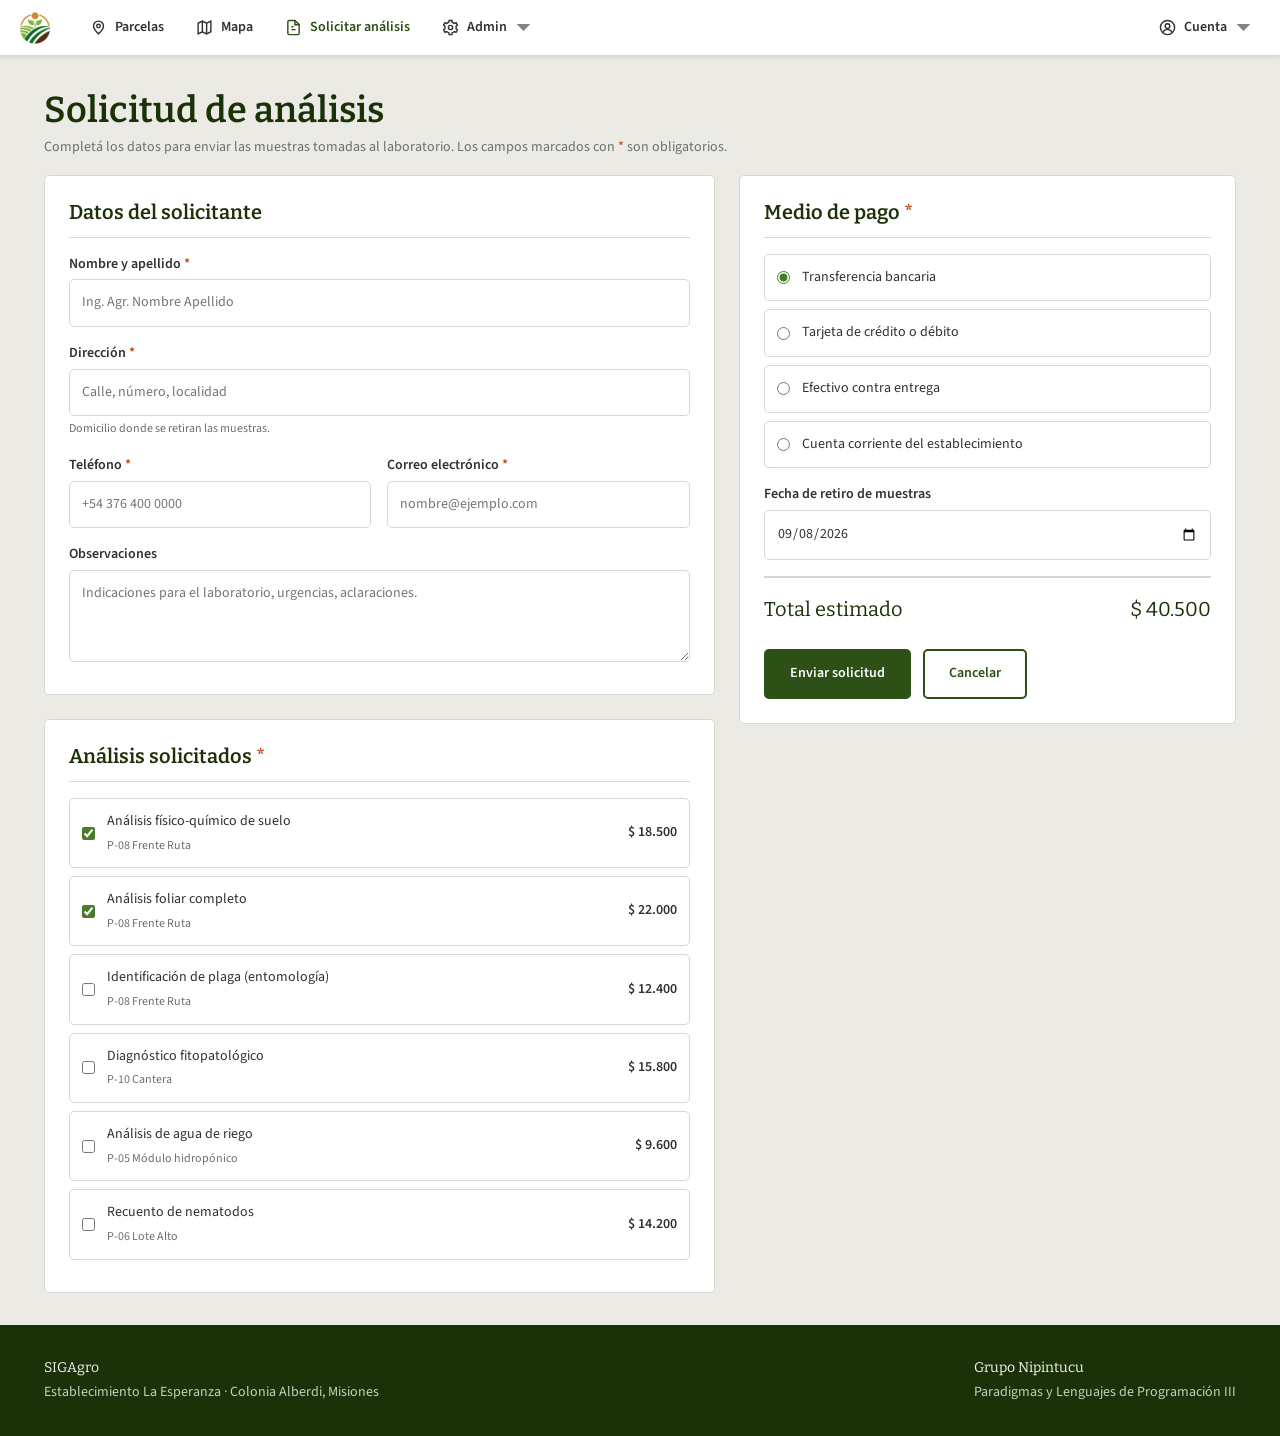
==== comprar.html @ cb6d9b94 "feat: logo, pantalla de analisis y ajustes de navegacion" ====
<!DOCTYPE html>
<html lang="es">
<head>
  <meta charset="UTF-8">
  <meta name="viewport" content="width=device-width, initial-scale=1.0">
  <title>SIGAgro — Solicitar análisis</title>

  <link rel="icon" href="img/logo.jpeg"

  <link rel="preconnect" href="https://fonts.googleapis.com">
  <link rel="preconnect" href="https://fonts.gstatic.com" crossorigin>
  <link href="https://fonts.googleapis.com/css2?family=Bitter:wght@500;600&family=Source+Sans+3:wght@400;600&display=swap" rel="stylesheet">

  <link rel="stylesheet" href="css/base.css">
  <link rel="stylesheet" href="css/paginas.css">
</head>

<body class="pagina">
  <a class="saltar-contenido" href="#contenido">Ir al contenido</a>

  <header class="barra">

    <a class="barra__marca" href="index.html" aria-label="SIGAgro, inicio">
        <img class="barra__isotipo" src="img/logo.jpeg" alt="SIGAgro">
        <circle cx="20" cy="20" r="19" fill="#8fbc5a" stroke="#2d5016" stroke-width="2"/>
        <path d="M8 29 L14 15 L18 23 L22 17 L27 29 Z" fill="#1b3209"/>
        <rect x="8" y="29" width="24" height="3" fill="#2d5016"/>
      </svg>
    </a>

    <nav class="barra__menu" aria-label="Secciones del sistema">

      <a class="barra__link" href="listado_tabla.html">
        <svg viewBox="0 0 24 24" fill="none" stroke="currentColor" stroke-width="2" aria-hidden="true">
          <path d="M12 21s7-6.3 7-11a7 7 0 1 0-14 0c0 4.7 7 11 7 11z"/>
          <circle cx="12" cy="10" r="2.5"/>
        </svg>
        <span>Parcelas</span>
      </a>

      <a class="barra__link" href="index.html">
        <svg viewBox="0 0 24 24" fill="none" stroke="currentColor" stroke-width="2" aria-hidden="true">
          <path d="M3 6l6-3 6 3 6-3v15l-6 3-6-3-6 3z"/>
          <path d="M9 3v15M15 6v15"/>
        </svg>
        <span>Mapa</span>
      </a>

      <a class="barra__link barra__link--activo" href="comprar.html">
        <svg viewBox="0 0 24 24" fill="none" stroke="currentColor" stroke-width="2" aria-hidden="true">
          <path d="M14 2v6h6"/>
          <path d="M14 2H6a2 2 0 0 0-2 2v16a2 2 0 0 0 2 2h12a2 2 0 0 0 2-2V8z"/>
          <path d="M9 15h6M9 11h3"/>
        </svg>
        <span>Solicitar análisis</span>
      </a>

      <div class="desplegable">
        <a class="barra__link" href="#" aria-haspopup="true">
          <svg viewBox="0 0 24 24" fill="none" stroke="currentColor" stroke-width="2" aria-hidden="true">
            <circle cx="12" cy="12" r="3"/>
            <path d="M20 12a8 8 0 0 0-.2-1.7l2-1.6-2-3.4-2.4 1a8 8 0 0 0-3-1.7L14 2h-4l-.4 2.6a8 8 0 0 0-3 1.7l-2.4-1-2 3.4 2 1.6a8 8 0 0 0 0 3.4l-2 1.6 2 3.4 2.4-1a8 8 0 0 0 3 1.7L10 22h4l.4-2.6a8 8 0 0 0 3-1.7l2.4 1 2-3.4-2-1.6c.1-.6.2-1.1.2-1.7z"/>
          </svg>
          <span>Admin</span>
          <svg class="desplegable__flecha" viewBox="0 0 10 10" fill="currentColor" aria-hidden="true">
            <path d="M1 3l4 4 4-4z"/>
          </svg>
        </a>
        <div class="desplegable__lista">
          <a href="#">Establecimientos</a>
          <a href="#">Catálogo de cultivos</a>
          <a href="#">Plagas y enfermedades</a>
          <a href="#">Usuarios</a>
        </div>
      </div>

    </nav>

    <div class="barra__menu barra__menu--derecha">
      <div class="desplegable">
        <a class="barra__link" href="#" aria-haspopup="true">
          <svg viewBox="0 0 24 24" fill="none" stroke="currentColor" stroke-width="2" aria-hidden="true">
            <circle cx="12" cy="12" r="10"/>
            <circle cx="12" cy="10" r="3.2"/>
            <path d="M5.5 19a7 7 0 0 1 13 0"/>
          </svg>
          <span>Cuenta</span>
          <svg class="desplegable__flecha" viewBox="0 0 10 10" fill="currentColor" aria-hidden="true">
            <path d="M1 3l4 4 4-4z"/>
          </svg>
        </a>
        <div class="desplegable__lista desplegable__lista--derecha">
          <a href="#">Mi perfil</a>
          <a href="#">Preferencias</a>
          <a href="#">Cerrar sesión</a>
        </div>
      </div>
    </div>

  </header>

  <main class="contenido" id="contenido">
    <div class="contenedor">

      <h1 class="pagina__titulo">Solicitud de análisis</h1>
      <p class="pagina__bajada">
        Completá los datos para enviar las muestras tomadas al laboratorio.
        Los campos marcados con <span class="requerido">*</span> son obligatorios.
      </p>

      <form class="formulario" action="#" method="post">

        <div>
          <section class="panel">
            <h2 class="panel__titulo">Datos del solicitante</h2>

            <div class="campo">
              <label for="nombre">Nombre y apellido <span class="requerido">*</span></label>
              <input type="text" id="nombre" name="nombre"
                     placeholder="Ing. Agr. Nombre Apellido" required>
            </div>

            <div class="campo">
              <label for="direccion">Dirección <span class="requerido">*</span></label>
              <input type="text" id="direccion" name="direccion"
                     placeholder="Calle, número, localidad" required>
              <small class="campo__ayuda">Domicilio donde se retiran las muestras.</small>
            </div>

            <div class="campos-2">
              <div class="campo">
                <label for="telefono">Teléfono <span class="requerido">*</span></label>
                <input type="tel" id="telefono" name="telefono"
                       placeholder="+54 376 400 0000" required>
              </div>
              <div class="campo">
                <label for="email">Correo electrónico <span class="requerido">*</span></label>
                <input type="email" id="email" name="email"
                       placeholder="nombre@ejemplo.com" required>
              </div>
            </div>

            <div class="campo">
              <label for="observaciones">Observaciones</label>
              <textarea id="observaciones" name="observaciones"
                        placeholder="Indicaciones para el laboratorio, urgencias, aclaraciones."></textarea>
            </div>
          </section>

          <section class="panel">
            <h2 class="panel__titulo">Análisis solicitados <span class="requerido">*</span></h2>
            <label class="opcion">
              <input type="checkbox" name="analisis" value="1" checked>
              <span>Análisis físico-químico de suelo<br><small class="campo__ayuda">P-08 Frente Ruta</small></span>
              <span class="opcion__precio">$ 18.500</span>
            </label>
            <label class="opcion">
              <input type="checkbox" name="analisis" value="2" checked>
              <span>Análisis foliar completo<br><small class="campo__ayuda">P-08 Frente Ruta</small></span>
              <span class="opcion__precio">$ 22.000</span>
            </label>
            <label class="opcion">
              <input type="checkbox" name="analisis" value="3">
              <span>Identificación de plaga (entomología)<br><small class="campo__ayuda">P-08 Frente Ruta</small></span>
              <span class="opcion__precio">$ 12.400</span>
            </label>
            <label class="opcion">
              <input type="checkbox" name="analisis" value="4">
              <span>Diagnóstico fitopatológico<br><small class="campo__ayuda">P-10 Cantera</small></span>
              <span class="opcion__precio">$ 15.800</span>
            </label>
            <label class="opcion">
              <input type="checkbox" name="analisis" value="5">
              <span>Análisis de agua de riego<br><small class="campo__ayuda">P-05 Módulo hidropónico</small></span>
              <span class="opcion__precio">$ 9.600</span>
            </label>
            <label class="opcion">
              <input type="checkbox" name="analisis" value="6">
              <span>Recuento de nematodos<br><small class="campo__ayuda">P-06 Lote Alto</small></span>
              <span class="opcion__precio">$ 14.200</span>
            </label>
          </section>
        </div>

        <div>
          <section class="panel">
            <h2 class="panel__titulo">Medio de pago <span class="requerido">*</span></h2>

            <label class="opcion">
              <input type="radio" name="pago" value="transferencia" checked>
              Transferencia bancaria
            </label>
            <label class="opcion">
              <input type="radio" name="pago" value="tarjeta">
              Tarjeta de crédito o débito
            </label>
            <label class="opcion">
              <input type="radio" name="pago" value="efectivo">
              Efectivo contra entrega
            </label>
            <label class="opcion">
              <input type="radio" name="pago" value="cuenta">
              Cuenta corriente del establecimiento
            </label>

            <div class="campo" style="margin-top:var(--sp-4)">
              <label for="retiro">Fecha de retiro de muestras</label>
              <input type="date" id="retiro" name="retiro" value="2026-09-08">
            </div>

            <div class="total">
              <span>Total estimado</span>
              <span>$ 40.500</span>
            </div>

            <div class="formulario__envio">
              <button class="boton boton--principal" href="comprar.html">Enviar solicitud</button>
              <a class="boton boton--secundario" href="listado_tabla.html">Cancelar</a>
            </div>
          </section>
        </div>

      </form>
    </div>
  </main>

  <footer class="pie">
    <div class="pie__interior">
      <div>
        <p class="pie__titulo">SIGAgro</p>
        <p>Establecimiento La Esperanza · Colonia Alberdi, Misiones</p>
      </div>
      <div>
        <p class="pie__titulo">Grupo Nipintucu</p>
        <p>Paradigmas y Lenguajes de Programación III</p>
      </div>
    </div>
  </footer>

</body>
</html>
---- css/base.css ----
/* ==========================================================================
   SIGAgro — base.css
   Tokens, reset, tipografía y componentes compartidos por todas las páginas.
   NO agregar acá estilos de una sola página: eso va en paginas.css
   ========================================================================== */

/* --- 1. Tokens ---------------------------------------------------------- */

:root {
  /* Paleta */
  --verde-noche:  #1b3209;
  --verde-oscuro: #2d5016;
  --verde-medio:  #4a7c2c;
  --verde-claro:  #8fbc5a;
  --ambar:        #d9a441;
  --alerta:       #c1440e;
  --tierra:       #8b6f47;

  /* Interfaz */
  --blanco:       #ffffff;
  --crema:        #f7f5f0;
  --gris-fondo:   #eceae4;
  --gris-texto:   #2f3330;
  --gris-suave:   #6b706b;
  --gris-borde:   #d5d8d2;

  /* Tipografía */
  --fuente-titulo: "Bitter", Georgia, serif;
  --fuente-texto:  "Source Sans 3", "Segoe UI", system-ui, sans-serif;

  --txt-xs:  0.75rem;
  --txt-sm:  0.875rem;
  --txt-md:  1rem;
  --txt-lg:  1.25rem;
  --txt-xl:  1.75rem;
  --txt-2xl: 2.25rem;

  /* Espaciado */
  --sp-1: 0.25rem;
  --sp-2: 0.5rem;
  --sp-3: 0.75rem;
  --sp-4: 1rem;
  --sp-5: 1.5rem;
  --sp-6: 2rem;
  --sp-7: 3rem;

  /* Varios */
  --radio: 5px;
  --barra-alto: 56px;
  --sombra: 0 1px 5px rgba(0, 0, 0, 0.35);
  --ancho-max: 1240px;
  --borde: 1px solid var(--gris-borde);
}

/* --- 2. Reset ----------------------------------------------------------- */

*,
*::before,
*::after {
  box-sizing: border-box;
}

body,
h1, h2, h3, h4,
p, ul, ol, figure, table, fieldset {
  margin: 0;
  padding: 0;
}

ul {
  list-style: none;
}

img,
svg {
  display: block;
  max-width: 100%;
}

button {
  font: inherit;
  cursor: pointer;
}

/* --- 3. Base ------------------------------------------------------------ */

body {
  font-family: var(--fuente-texto);
  font-size: var(--txt-md);
  line-height: 1.55;
  color: var(--gris-texto);
  background-color: var(--gris-fondo);
  -webkit-font-smoothing: antialiased;
}

h1, h2, h3, h4 {
  font-family: var(--fuente-titulo);
  font-weight: 600;
  line-height: 1.25;
  color: var(--verde-noche);
}

h1 { font-size: var(--txt-xl); }
h2 { font-size: var(--txt-lg); }

a {
  color: var(--verde-oscuro);
  text-underline-offset: 2px;
}

:focus-visible {
  outline: 2px solid var(--verde-medio);
  outline-offset: 2px;
}

/* Pantallas de aplicación: el mapa ocupa todo el alto disponible */
.app {
  height: 100vh;
  display: flex;
  flex-direction: column;
  overflow: hidden;
}

.saltar-contenido {
  position: absolute;
  left: -9999px;
}

.saltar-contenido:focus {
  left: var(--sp-4);
  top: var(--sp-4);
  z-index: 900;
  padding: var(--sp-2) var(--sp-4);
  background: var(--blanco);
  border-radius: var(--radio);
}

/* --- 4. Barra superior -------------------------------------------------- */

.barra {
  position: relative;
  z-index: 500;
  display: flex;
  align-items: center;
  gap: var(--sp-5);
  height: var(--barra-alto);
  padding-inline: var(--sp-4);
  background-color: var(--blanco);
  border-bottom: var(--borde);
  box-shadow: 0 1px 4px rgba(0, 0, 0, 0.12);
}

.barra__marca {
  flex-shrink: 0;
  line-height: 0;
}

.barra__isotipo {
  width: 38px;
  height: 38px;
  object-fit: cover;
  border-radius: 50%;
}

.barra__menu {
  display: flex;
  align-items: center;
  gap: var(--sp-2);
}

.barra__menu--derecha {
  margin-left: auto;
}

.barra__link {
  display: flex;
  align-items: center;
  gap: var(--sp-2);
  padding: var(--sp-2) var(--sp-3);
  border-radius: var(--radio);
  font-size: var(--txt-sm);
  font-weight: 600;
  color: var(--gris-texto);
  text-decoration: none;
  white-space: nowrap;
}

.barra__link:hover {
  background-color: var(--gris-fondo);
  color: var(--verde-oscuro);
}

.barra__link--activo {
  color: var(--verde-oscuro);
}

.barra__link svg {
  width: 17px;
  height: 17px;
  flex-shrink: 0;
}

/* Menú desplegable sin JavaScript */
.desplegable {
  position: relative;
}

.desplegable__lista {
  position: absolute;
  top: calc(100% + 6px);
  left: 0;
  min-width: 190px;
  padding: var(--sp-2);
  background-color: var(--blanco);
  border: var(--borde);
  border-radius: var(--radio);
  box-shadow: var(--sombra);
  visibility: hidden;
  opacity: 0;
}

.desplegable:hover .desplegable__lista,
.desplegable:focus-within .desplegable__lista {
  visibility: visible;
  opacity: 1;
}

.desplegable__lista--derecha {
  left: auto;
  right: 0;
}

.desplegable__lista a {
  display: block;
  padding: var(--sp-2) var(--sp-3);
  border-radius: 3px;
  font-size: var(--txt-sm);
  color: var(--gris-texto);
  text-decoration: none;
}

.desplegable__lista a:hover {
  background-color: var(--gris-fondo);
  color: var(--verde-oscuro);
}

.desplegable__flecha {
  width: 9px;
  height: 9px;
  opacity: 0.6;
}

/* --- 5. Botones --------------------------------------------------------- */

.boton {
  display: inline-block;
  font-size: var(--txt-sm);
  font-weight: 600;
  padding: var(--sp-3) var(--sp-5);
  border: 2px solid transparent;
  border-radius: var(--radio);
  text-decoration: none;
}

.boton--principal {
  background-color: var(--verde-oscuro);
  color: var(--blanco);
}

.boton--principal:hover {
  background-color: var(--verde-medio);
  color: var(--blanco);
}

.boton--secundario {
  background-color: var(--blanco);
  color: var(--verde-oscuro);
  border-color: var(--verde-oscuro);
}

.boton--secundario:hover {
  background-color: var(--verde-oscuro);
  color: var(--blanco);
}

/* --- 6. Etiquetas de estado sanitario ----------------------------------- */
/* El estado de la parcela sale del último muestreo cargado.                 */

.estado {
  display: inline-block;
  font-size: var(--txt-xs);
  font-weight: 600;
  padding: 1px var(--sp-3);
  border-radius: 999px;
  border: 1px solid;
  white-space: nowrap;
}

.estado--1 {
  background-color: #e9f3da;
  border-color: var(--verde-claro);
  color: var(--verde-oscuro);
}

.estado--2 {
  background-color: #fbf1d9;
  border-color: var(--ambar);
  color: #7a5410;
}

.estado--3 {
  background-color: #fae4da;
  border-color: var(--alerta);
  color: var(--alerta);
}

.estado--sin-datos {
  background-color: var(--gris-fondo);
  border-color: var(--gris-borde);
  color: var(--gris-suave);
}

/* --- 7. Pie de página (páginas de contenido, no en el mapa) ------------- */

.pie {
  background-color: var(--verde-noche);
  color: #c7cebc;
  padding-block: var(--sp-6);
  font-size: var(--txt-sm);
}

.pie__interior {
  width: 100%;
  max-width: var(--ancho-max);
  margin-inline: auto;
  padding-inline: var(--sp-5);
  display: flex;
  flex-wrap: wrap;
  gap: var(--sp-5);
  justify-content: space-between;
}

.pie__titulo {
  color: var(--crema);
  font-family: var(--fuente-titulo);
  margin-bottom: var(--sp-1);
}

/* --- 8. Responsive ------------------------------------------------------ */

@media (max-width: 900px) {
  .barra {
    gap: var(--sp-2);
    padding-inline: var(--sp-2);
  }

  .barra__link span {
    display: none;
  }

  .barra__link {
    padding: var(--sp-2);
  }
}
---- css/paginas.css ----
/* ==========================================================================
   SIGAgro — paginas.css
   Estilos propios de cada pantalla. Prefijar las clases con el nombre de la
   sección (mapa__, capas__, tabla__, ficha__) para no pisarse entre integrantes.
   ========================================================================== */

/* ==========================================================================
   PANTALLA DE MAPA (index.html)
   ========================================================================== */

.mapa {
  position: relative;
  flex: 1;
  overflow: hidden;
  background-color: #1d2915;
}

/* Lienzo: hoy es un SVG estático. En la etapa 2 se reemplaza por el
   contenedor de Leaflet sin tocar el resto de la pantalla. */
.mapa__lienzo {
  position: absolute;
  inset: 0;
}

.mapa__lienzo svg {
  width: 100%;
  height: 100%;
}

.mapa__parcela {
  cursor: pointer;
}

.mapa__parcela:hover polygon,
.mapa__parcela:hover rect {
  stroke: #ffffff;
  stroke-width: 3;
}

/* --- Herramientas laterales --------------------------------------------- */

.mapa__herramientas {
  position: absolute;
  top: var(--sp-4);
  left: var(--sp-4);
  z-index: 400;
  display: flex;
  flex-direction: column;
  gap: var(--sp-3);
}

.herramienta {
  display: grid;
  place-items: center;
  width: 42px;
  height: 42px;
  background-color: var(--blanco);
  border: 1px solid rgba(0, 0, 0, 0.2);
  border-radius: var(--radio);
  box-shadow: var(--sombra);
  color: var(--gris-texto);
  text-decoration: none;
}

.herramienta:hover {
  background-color: var(--crema);
  color: var(--verde-oscuro);
}

.herramienta svg {
  width: 21px;
  height: 21px;
}

/* --- Panel de capas ------------------------------------------------------ */

.capas {
  position: absolute;
  top: var(--sp-4);
  right: var(--sp-4);
  z-index: 400;
  width: 232px;
  padding: var(--sp-4);
  background-color: var(--blanco);
  border-radius: var(--radio);
  box-shadow: var(--sombra);
  font-size: var(--txt-sm);
}

.capas__grupo {
  border: none;
}

.capas__grupo + .capas__grupo {
  margin-top: var(--sp-4);
  padding-top: var(--sp-4);
  border-top: var(--borde);
}

.capas__titulo {
  display: block;
  font-family: var(--fuente-titulo);
  font-size: var(--txt-md);
  font-weight: 600;
  color: var(--verde-noche);
  margin-bottom: var(--sp-2);
}

.capas__opcion {
  display: flex;
  align-items: center;
  gap: var(--sp-2);
  padding-block: 3px;
  cursor: pointer;
}

.capas__opcion input {
  accent-color: var(--verde-medio);
  margin: 0;
  flex-shrink: 0;
}

.capas__subgrupo {
  margin-top: var(--sp-2);
  padding-left: var(--sp-5);
  border-left: 2px solid var(--gris-borde);
}

.capas__leyenda {
  margin-top: var(--sp-2);
}

.capas__referencia {
  display: flex;
  align-items: center;
  gap: var(--sp-2);
  padding-block: 3px;
  font-size: var(--txt-xs);
  color: var(--gris-suave);
}

.capas__muestra {
  width: 15px;
  height: 15px;
  border-radius: 2px;
  border: 2px solid;
  flex-shrink: 0;
}

.capas__muestra--1 { background-color: #dcefc4; border-color: var(--verde-claro); }
.capas__muestra--2 { background-color: #f7e6bd; border-color: var(--ambar); }
.capas__muestra--3 { background-color: #f4d5c6; border-color: var(--alerta); }
.capas__muestra--0 { background-color: #e4e6e1; border-color: var(--gris-suave); }

/* --- Control de zoom ----------------------------------------------------- */

.mapa__zoom {
  position: absolute;
  right: var(--sp-4);
  bottom: var(--sp-6);
  z-index: 400;
  display: flex;
  flex-direction: column;
  background-color: var(--blanco);
  border: 1px solid rgba(0, 0, 0, 0.2);
  border-radius: var(--radio);
  box-shadow: var(--sombra);
  overflow: hidden;
}

.mapa__zoom button {
  width: 34px;
  height: 34px;
  background: none;
  border: none;
  font-size: 19px;
  line-height: 1;
  color: var(--gris-texto);
}

.mapa__zoom button:first-child {
  border-bottom: var(--borde);
}

.mapa__zoom button:hover {
  background-color: var(--crema);
}

/* --- Escala y crédito ---------------------------------------------------- */

.mapa__pie {
  position: absolute;
  right: 0;
  bottom: 0;
  z-index: 400;
  padding: 2px var(--sp-2);
  background-color: rgba(255, 255, 255, 0.85);
  border-top-left-radius: 3px;
  font-size: 10px;
  color: var(--gris-suave);
}

.mapa__escala {
  position: absolute;
  left: var(--sp-4);
  bottom: var(--sp-4);
  z-index: 400;
  padding: 2px var(--sp-2);
  background-color: rgba(255, 255, 255, 0.85);
  border: 1px solid rgba(0, 0, 0, 0.25);
  border-top: none;
  font-size: 10px;
  color: var(--gris-texto);
}

/* --- Ficha rápida de la parcela seleccionada ----------------------------- */

.resumen-parcela {
  position: absolute;
  left: var(--sp-4);
  bottom: var(--sp-7);
  z-index: 400;
  width: 268px;
  padding: var(--sp-4);
  background-color: var(--blanco);
  border-radius: var(--radio);
  box-shadow: var(--sombra);
}

.resumen-parcela__encabezado {
  display: flex;
  align-items: baseline;
  justify-content: space-between;
  gap: var(--sp-2);
  margin-bottom: var(--sp-3);
}

.resumen-parcela__nombre {
  font-family: var(--fuente-titulo);
  font-size: var(--txt-md);
  font-weight: 600;
  color: var(--verde-noche);
}

.resumen-parcela__datos {
  font-size: var(--txt-sm);
}

.resumen-parcela__datos div {
  display: flex;
  justify-content: space-between;
  gap: var(--sp-3);
  padding-block: 2px;
}

.resumen-parcela__datos dt {
  color: var(--gris-suave);
}

.resumen-parcela__datos dd {
  margin: 0;
  font-weight: 600;
  text-align: right;
}

.resumen-parcela__pie {
  display: block;
  margin-top: var(--sp-3);
  padding-top: var(--sp-3);
  border-top: var(--borde);
  font-size: var(--txt-sm);
  font-weight: 600;
  color: var(--verde-oscuro);
  text-decoration: none;
}

.resumen-parcela__pie:hover {
  text-decoration: underline;
}

/* --- Responsive ---------------------------------------------------------- */

@media (max-width: 820px) {
  .capas {
    width: 196px;
    padding: var(--sp-3);
    font-size: var(--txt-xs);
  }

  .resumen-parcela {
    display: none;
  }

  .herramienta {
    width: 38px;
    height: 38px;
  }
}


/* ==========================================================================
   PÁGINAS DE CONTENIDO (listados, ficha y formulario)
   ========================================================================== */

.pagina {
  min-height: 100vh;
  display: flex;
  flex-direction: column;
}

.contenido {
  flex: 1;
}

.contenedor {
  width: 100%;
  max-width: var(--ancho-max);
  margin-inline: auto;
  padding: var(--sp-6) var(--sp-5);
}

.pagina__titulo {
  font-size: var(--txt-2xl);
  margin-bottom: var(--sp-1);
}

.pagina__bajada {
  color: var(--gris-suave);
  font-size: var(--txt-sm);
  margin-bottom: var(--sp-4);
}

.pagina__barra {
  display: flex;
  align-items: center;
  justify-content: space-between;
  flex-wrap: wrap;
  gap: var(--sp-3);
  margin-bottom: var(--sp-4);
}

.pagina__conteo {
  font-size: var(--txt-sm);
  color: var(--gris-suave);
}

.pagina__conteo strong {
  color: var(--gris-texto);
}

.pagina__herramientas {
  display: flex;
  align-items: center;
  gap: var(--sp-2);
}

/* Conmutador entre vista de tabla y vista de tarjetas */
.vistas {
  display: flex;
  border: var(--borde);
  border-radius: var(--radio);
  overflow: hidden;
  background-color: var(--blanco);
}

.vistas a {
  display: flex;
  align-items: center;
  gap: var(--sp-2);
  padding: var(--sp-2) var(--sp-3);
  font-size: var(--txt-sm);
  font-weight: 600;
  color: var(--gris-suave);
  text-decoration: none;
}

.vistas a + a {
  border-left: var(--borde);
}

.vistas a:hover {
  background-color: var(--gris-fondo);
}

.vistas .vistas--activa {
  background-color: var(--verde-oscuro);
  color: var(--blanco);
}

.vistas svg {
  width: 15px;
  height: 15px;
}

.boton--chico {
  display: inline-flex;
  align-items: center;
  gap: var(--sp-2);
  padding: var(--sp-2) var(--sp-4);
}

.boton--chico svg {
  width: 15px;
  height: 15px;
}

/* --- Grilla de datos ----------------------------------------------------- */

.grilla-scroll {
  overflow-x: auto;
  background-color: var(--blanco);
  border: var(--borde);
  border-radius: var(--radio);
}

.grilla {
  width: 100%;
  border-collapse: collapse;
  font-size: var(--txt-sm);
}

.grilla th,
.grilla td {
  padding: var(--sp-3);
  border: 1px solid var(--gris-borde);
  text-align: left;
  vertical-align: middle;
}

.grilla thead th {
  font-weight: 600;
  white-space: nowrap;
  background-color: var(--blanco);
}

.grilla__orden {
  display: inline-flex;
  align-items: center;
  gap: 4px;
  color: var(--gris-texto);
  text-decoration: underline;
}

.grilla__orden svg {
  width: 12px;
  height: 12px;
  opacity: 0.65;
}

.grilla__filtros input,
.grilla__filtros select {
  width: 100%;
  min-width: 78px;
  padding: 5px var(--sp-2);
  font: inherit;
  font-size: var(--txt-sm);
  color: var(--gris-texto);
  background-color: var(--blanco);
  border: 1px solid var(--gris-borde);
  border-radius: 3px;
}

.grilla__filtros th {
  padding: var(--sp-2);
}

.grilla tbody tr:nth-child(odd) {
  background-color: #f6f6f3;
}

.grilla tbody tr:hover {
  background-color: #edf3e3;
}

.grilla__num {
  width: 42px;
  text-align: center;
  color: var(--gris-suave);
}

.grilla__numero {
  text-align: right;
  font-variant-numeric: tabular-nums;
}

.grilla__parcela {
  font-weight: 600;
  color: var(--verde-oscuro);
  text-decoration: none;
}

.grilla__parcela:hover {
  text-decoration: underline;
}

.grilla__accion {
  display: inline-grid;
  place-items: center;
  width: 28px;
  height: 28px;
  border-radius: 3px;
  color: var(--verde-medio);
}

.grilla__accion:hover {
  background-color: var(--gris-fondo);
}

.grilla__accion svg {
  width: 16px;
  height: 16px;
}

.grilla__inactiva td {
  color: var(--gris-suave);
}

/* Interruptor de activo/inactivo, sin JavaScript */
.interruptor {
  position: relative;
  display: inline-block;
  width: 38px;
  height: 20px;
  vertical-align: middle;
}

.interruptor input {
  position: absolute;
  opacity: 0;
  width: 100%;
  height: 100%;
  margin: 0;
  cursor: pointer;
}

.interruptor span {
  position: absolute;
  inset: 0;
  background-color: var(--gris-borde);
  border-radius: 999px;
  pointer-events: none;
}

.interruptor span::before {
  content: "";
  position: absolute;
  top: 2px;
  left: 2px;
  width: 16px;
  height: 16px;
  background-color: var(--blanco);
  border-radius: 50%;
}

.interruptor input:checked + span {
  background-color: var(--verde-medio);
}

.interruptor input:checked + span::before {
  left: 20px;
}

.interruptor input:focus-visible + span {
  outline: 2px solid var(--verde-medio);
  outline-offset: 2px;
}

/* --- Vista de tarjetas --------------------------------------------------- */

.tarjetas {
  display: grid;
  grid-template-columns: repeat(auto-fill, minmax(255px, 1fr));
  gap: var(--sp-4);
}

.tarjeta {
  display: flex;
  flex-direction: column;
  background-color: var(--blanco);
  border: var(--borde);
  border-radius: var(--radio);
  overflow: hidden;
  color: inherit;
  text-decoration: none;
}

.tarjeta:hover {
  border-color: var(--verde-medio);
  box-shadow: 0 2px 8px rgba(0, 0, 0, 0.1);
}

.tarjeta__vista {
  aspect-ratio: 16 / 9;
  background-color: #243016;
}

.tarjeta__vista svg {
  width: 100%;
  height: 100%;
}

.tarjeta__cuerpo {
  flex: 1;
  padding: var(--sp-4);
}

.tarjeta__encabezado {
  display: flex;
  align-items: flex-start;
  justify-content: space-between;
  gap: var(--sp-2);
}

.tarjeta__nombre {
  font-family: var(--fuente-titulo);
  font-size: var(--txt-md);
  font-weight: 600;
  color: var(--verde-noche);
}

.tarjeta__cultivo {
  font-size: var(--txt-sm);
  color: var(--gris-suave);
  margin-bottom: var(--sp-3);
}

.tarjeta__datos {
  display: grid;
  grid-template-columns: 1fr 1fr;
  gap: var(--sp-2) var(--sp-3);
  padding-top: var(--sp-3);
  border-top: var(--borde);
  font-size: var(--txt-sm);
}

.tarjeta__dato span {
  display: block;
  font-size: var(--txt-xs);
  color: var(--gris-suave);
}

.tarjeta__dato strong {
  font-weight: 600;
}

.tarjeta--inactiva {
  opacity: 0.62;
}

/* --- Ficha de parcela ---------------------------------------------------- */

.ficha {
  display: grid;
  grid-template-columns: minmax(0, 1.1fr) minmax(0, 1fr);
  gap: var(--sp-5);
  align-items: start;
}

.panel {
  background-color: var(--blanco);
  border: var(--borde);
  border-radius: var(--radio);
  padding: var(--sp-5);
}

.panel + .panel {
  margin-top: var(--sp-5);
}

.panel__titulo {
  font-size: var(--txt-lg);
  margin-bottom: var(--sp-4);
  padding-bottom: var(--sp-3);
  border-bottom: var(--borde);
}

.datos {
  font-size: var(--txt-sm);
}

.datos div {
  display: flex;
  justify-content: space-between;
  gap: var(--sp-4);
  padding-block: var(--sp-2);
  border-bottom: 1px dotted var(--gris-borde);
}

.datos div:last-child {
  border-bottom: none;
}

.datos dt {
  color: var(--gris-suave);
}

.datos dd {
  margin: 0;
  font-weight: 600;
  text-align: right;
}

.miniatura {
  border-radius: var(--radio);
  overflow: hidden;
  background-color: #243016;
  margin-bottom: var(--sp-3);
}

.miniatura svg {
  width: 100%;
  height: auto;
}

.galeria {
  display: grid;
  grid-template-columns: repeat(3, 1fr);
  gap: var(--sp-2);
}

.galeria figure {
  aspect-ratio: 1;
  display: grid;
  place-items: center;
  background-color: var(--gris-fondo);
  border: 1px dashed var(--gris-borde);
  border-radius: 3px;
  font-size: var(--txt-xs);
  color: var(--gris-suave);
  text-align: center;
  padding: var(--sp-2);
}

.encabezado-ficha {
  display: flex;
  align-items: center;
  flex-wrap: wrap;
  gap: var(--sp-3);
  margin-bottom: var(--sp-2);
}

.migas {
  font-size: var(--txt-sm);
  color: var(--gris-suave);
  margin-bottom: var(--sp-3);
}

.migas a {
  color: var(--gris-suave);
}

/* --- Formulario ---------------------------------------------------------- */

.formulario {
  display: grid;
  grid-template-columns: minmax(0, 1.35fr) minmax(0, 1fr);
  gap: var(--sp-5);
  align-items: start;
}

.campo {
  margin-bottom: var(--sp-4);
}

.campo:last-child {
  margin-bottom: 0;
}

.campo label {
  display: block;
  font-size: var(--txt-sm);
  font-weight: 600;
  margin-bottom: var(--sp-1);
}

.campo input,
.campo select,
.campo textarea {
  width: 100%;
  padding: var(--sp-3);
  font: inherit;
  font-size: var(--txt-sm);
  color: var(--gris-texto);
  background-color: var(--blanco);
  border: 1px solid var(--gris-borde);
  border-radius: var(--radio);
}

.campo textarea {
  min-height: 92px;
  resize: vertical;
}

.campo input:focus,
.campo select:focus,
.campo textarea:focus {
  border-color: var(--verde-medio);
}

.campo__ayuda {
  display: block;
  margin-top: var(--sp-1);
  font-size: var(--txt-xs);
  color: var(--gris-suave);
}

.campos-2 {
  display: grid;
  grid-template-columns: 1fr 1fr;
  gap: var(--sp-4);
}

.requerido {
  color: var(--alerta);
}

.opcion {
  display: flex;
  align-items: center;
  gap: var(--sp-3);
  padding: var(--sp-3);
  border: var(--borde);
  border-radius: var(--radio);
  margin-bottom: var(--sp-2);
  font-size: var(--txt-sm);
  cursor: pointer;
}

.opcion:hover {
  border-color: var(--verde-medio);
  background-color: #f6f9f1;
}

.opcion input {
  accent-color: var(--verde-medio);
  flex-shrink: 0;
  margin: 0;
}

.opcion__precio {
  margin-left: auto;
  font-weight: 600;
  font-variant-numeric: tabular-nums;
}

.total {
  display: flex;
  justify-content: space-between;
  align-items: baseline;
  gap: var(--sp-3);
  margin-top: var(--sp-4);
  padding-top: var(--sp-4);
  border-top: 2px solid var(--gris-borde);
  font-family: var(--fuente-titulo);
  font-size: var(--txt-lg);
  color: var(--verde-noche);
}

.formulario__envio {
  margin-top: var(--sp-5);
  display: flex;
  flex-wrap: wrap;
  gap: var(--sp-3);
  align-items: center;
}

/* --- Responsive ---------------------------------------------------------- */

@media (max-width: 900px) {
  .ficha,
  .formulario {
    grid-template-columns: 1fr;
  }

  .contenedor {
    padding: var(--sp-5) var(--sp-4);
  }

  .campos-2 {
    grid-template-columns: 1fr;
  }
}
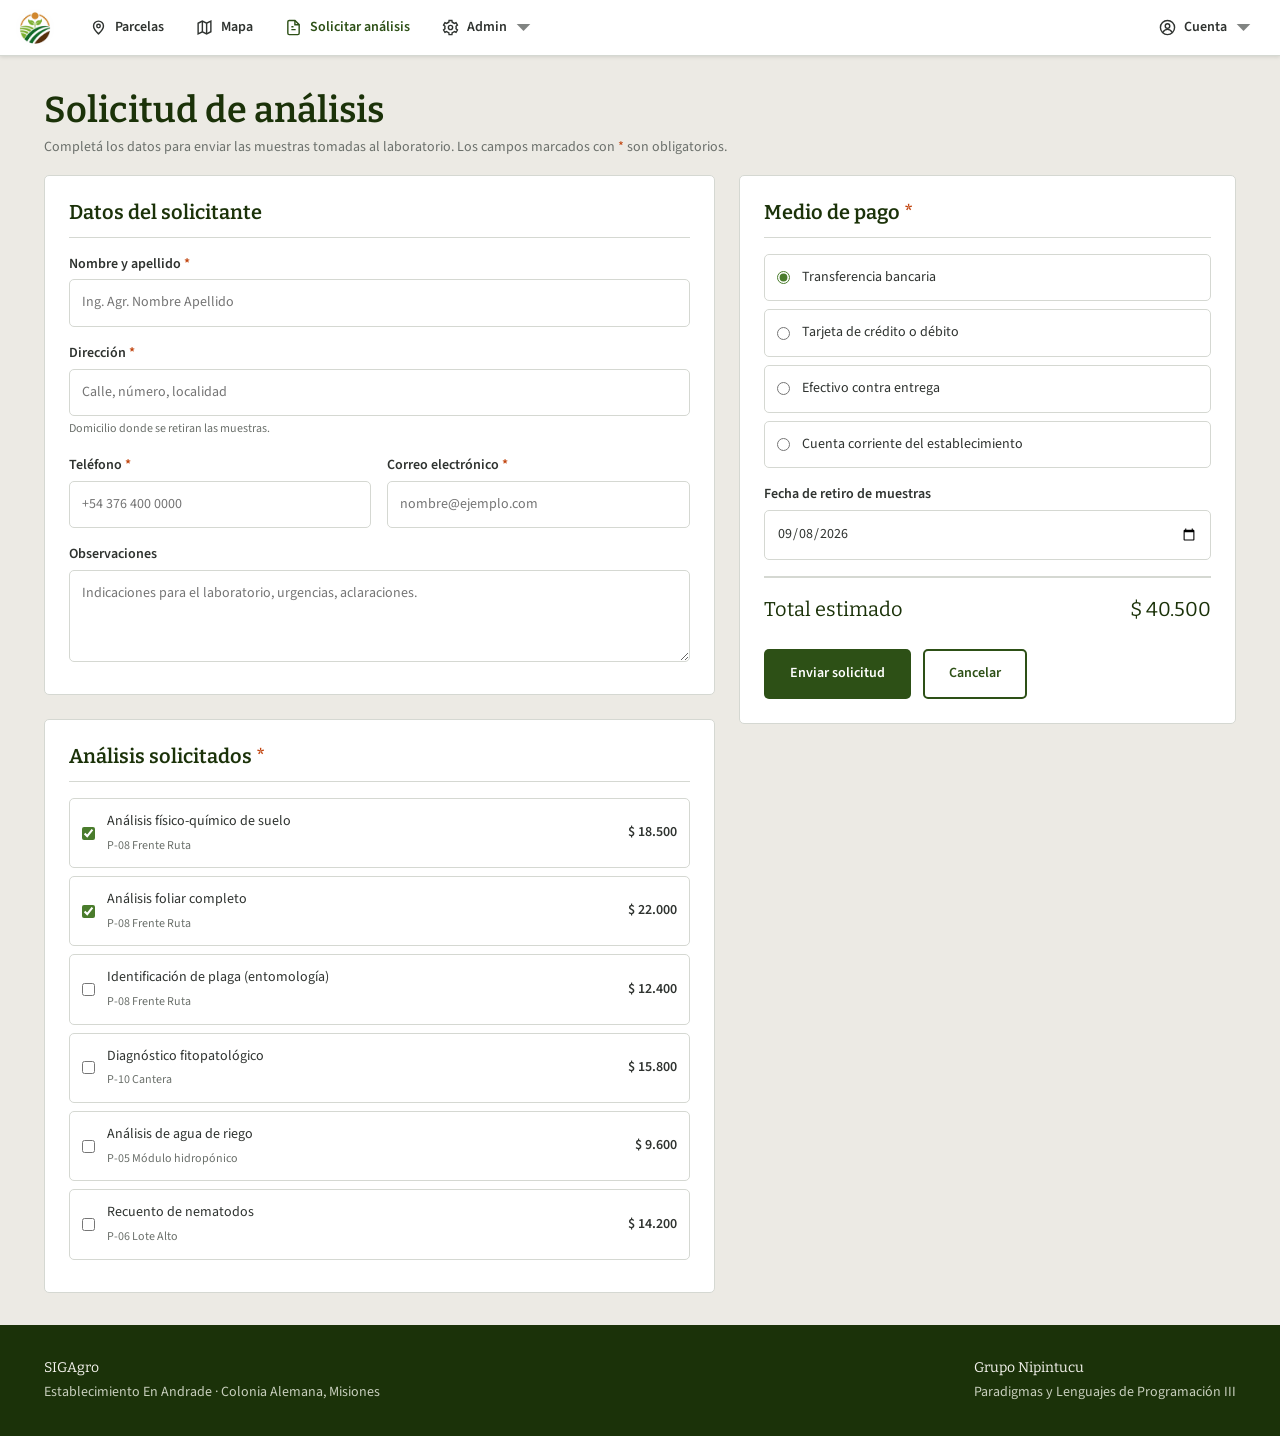
==== commit ce671b3b: "arreglo de errores en Html" ====
--- a/comprar.html
+++ b/comprar.html
@@ -5,7 +5,7 @@
   <meta name="viewport" content="width=device-width, initial-scale=1.0">
   <title>SIGAgro — Solicitar análisis</title>
 
-  <link rel="icon" href="img/logo.jpeg"
+  <link rel="icon" href="img/logo.jpeg">
 
   <link rel="preconnect" href="https://fonts.googleapis.com">
   <link rel="preconnect" href="https://fonts.gstatic.com" crossorigin>
@@ -21,11 +21,7 @@
   <header class="barra">
 
     <a class="barra__marca" href="index.html" aria-label="SIGAgro, inicio">
-        <img class="barra__isotipo" src="img/logo.jpeg" alt="SIGAgro">
-        <circle cx="20" cy="20" r="19" fill="#8fbc5a" stroke="#2d5016" stroke-width="2"/>
-        <path d="M8 29 L14 15 L18 23 L22 17 L27 29 Z" fill="#1b3209"/>
-        <rect x="8" y="29" width="24" height="3" fill="#2d5016"/>
-      </svg>
+      <img class="barra__isotipo" src="img/logo.jpeg" alt="SIGAgro">
     </a>
 
     <nav class="barra__menu" aria-label="Secciones del sistema">
@@ -108,7 +104,7 @@
         Los campos marcados con <span class="requerido">*</span> son obligatorios.
       </p>
 
-      <form class="formulario" action="#" method="post">
+      <form class="formulario" action="listado_tabla.html" method="get">
 
         <div>
           <section class="panel">
@@ -214,7 +210,7 @@
             </div>
 
             <div class="formulario__envio">
-              <button class="boton boton--principal" href="comprar.html">Enviar solicitud</button>
+              <button class="boton boton--principal" type="submit">Enviar solicitud</button>
               <a class="boton boton--secundario" href="listado_tabla.html">Cancelar</a>
             </div>
           </section>
@@ -228,7 +224,7 @@
     <div class="pie__interior">
       <div>
         <p class="pie__titulo">SIGAgro</p>
-        <p>Establecimiento La Esperanza · Colonia Alberdi, Misiones</p>
+        <p>Establecimiento En Andrade · Colonia Alemana, Misiones</p>
       </div>
       <div>
         <p class="pie__titulo">Grupo Nipintucu</p>
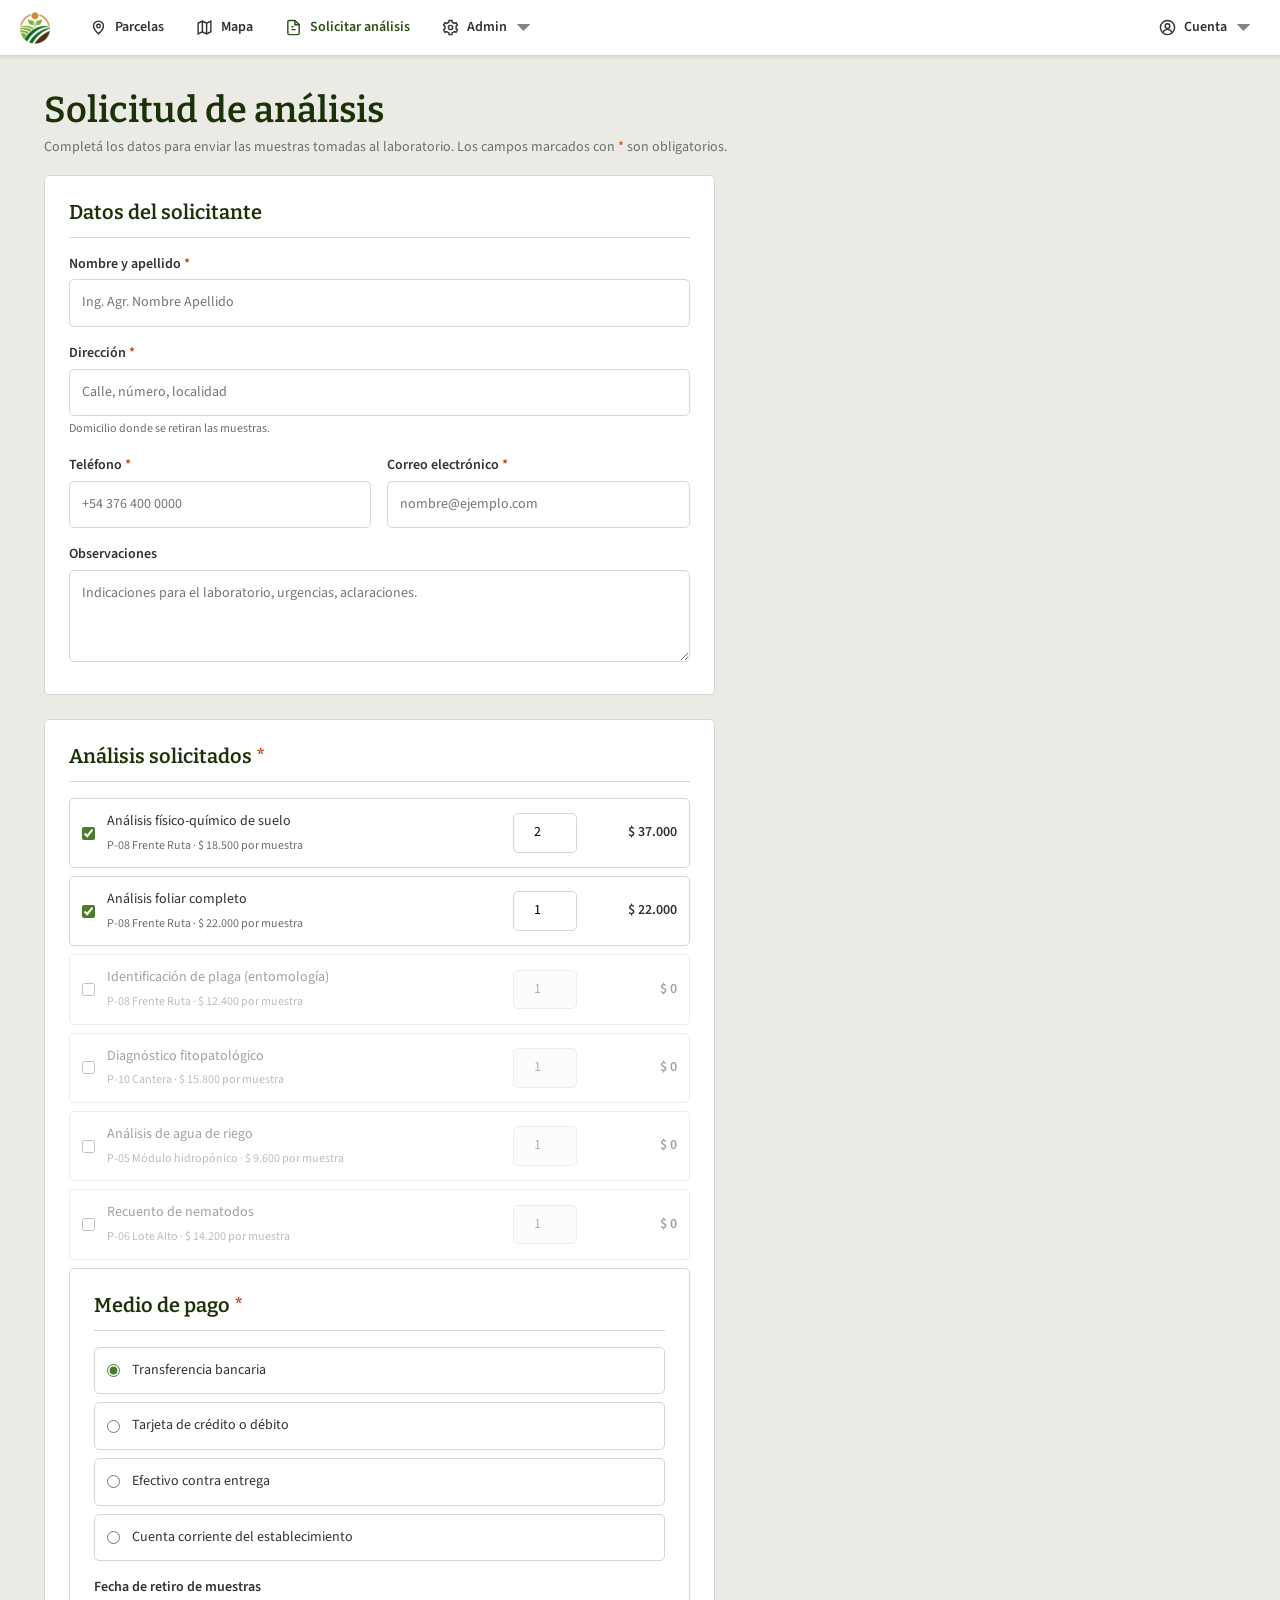
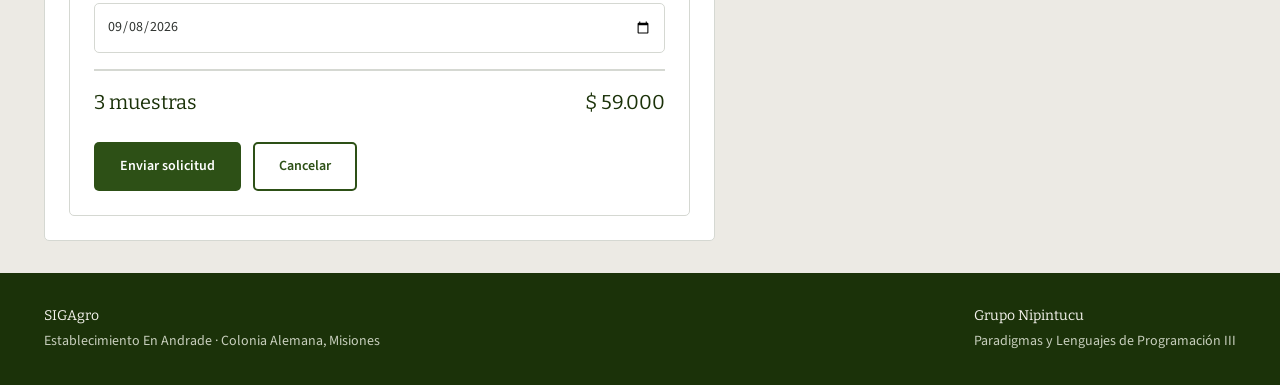
==== commit 33a3b229: "js de compra" ====
--- a/comprar.html
+++ b/comprar.html
@@ -144,39 +144,73 @@
           </section>
 
           <section class="panel">
-            <h2 class="panel__titulo">Análisis solicitados <span class="requerido">*</span></h2>
-            <label class="opcion">
-              <input type="checkbox" name="analisis" value="1" checked>
-              <span>Análisis físico-químico de suelo<br><small class="campo__ayuda">P-08 Frente Ruta</small></span>
-              <span class="opcion__precio">$ 18.500</span>
-            </label>
-            <label class="opcion">
-              <input type="checkbox" name="analisis" value="2" checked>
-              <span>Análisis foliar completo<br><small class="campo__ayuda">P-08 Frente Ruta</small></span>
-              <span class="opcion__precio">$ 22.000</span>
-            </label>
-            <label class="opcion">
-              <input type="checkbox" name="analisis" value="3">
-              <span>Identificación de plaga (entomología)<br><small class="campo__ayuda">P-08 Frente Ruta</small></span>
-              <span class="opcion__precio">$ 12.400</span>
-            </label>
-            <label class="opcion">
-              <input type="checkbox" name="analisis" value="4">
-              <span>Diagnóstico fitopatológico<br><small class="campo__ayuda">P-10 Cantera</small></span>
-              <span class="opcion__precio">$ 15.800</span>
-            </label>
-            <label class="opcion">
-              <input type="checkbox" name="analisis" value="5">
-              <span>Análisis de agua de riego<br><small class="campo__ayuda">P-05 Módulo hidropónico</small></span>
-              <span class="opcion__precio">$ 9.600</span>
-            </label>
-            <label class="opcion">
-              <input type="checkbox" name="analisis" value="6">
-              <span>Recuento de nematodos<br><small class="campo__ayuda">P-06 Lote Alto</small></span>
-              <span class="opcion__precio">$ 14.200</span>
-            </label>
-          </section>
-        </div>
+                        <h2 class="panel__titulo">Análisis solicitados <span class="requerido">*</span></h2>
+
+            <div class="opcion opcion--analisis">
+              <input type="checkbox" id="a1" name="analisis" value="1" data-precio="18500" checked>
+              <label class="opcion__texto" for="a1">
+                Análisis físico-químico de suelo
+                <small class="campo__ayuda">P-08 Frente Ruta · $ 18.500 por muestra</small>
+              </label>
+              <input type="number" class="opcion__cantidad" value="2" min="0" max="99"
+                     aria-label="Cantidad de muestras de análisis de suelo">
+              <span class="opcion__subtotal">$ 0</span>
+            </div>
+
+            <div class="opcion opcion--analisis">
+              <input type="checkbox" id="a2" name="analisis" value="2" data-precio="22000" checked>
+              <label class="opcion__texto" for="a2">
+                Análisis foliar completo
+                <small class="campo__ayuda">P-08 Frente Ruta · $ 22.000 por muestra</small>
+              </label>
+              <input type="number" class="opcion__cantidad" value="1" min="0" max="99"
+                     aria-label="Cantidad de muestras de análisis foliar">
+              <span class="opcion__subtotal">$ 0</span>
+            </div>
+
+            <div class="opcion opcion--analisis">
+              <input type="checkbox" id="a3" name="analisis" value="3" data-precio="12400">
+              <label class="opcion__texto" for="a3">
+                Identificación de plaga (entomología)
+                <small class="campo__ayuda">P-08 Frente Ruta · $ 12.400 por muestra</small>
+              </label>
+              <input type="number" class="opcion__cantidad" value="1" min="0" max="99"
+                     aria-label="Cantidad de muestras de identificación de plaga">
+              <span class="opcion__subtotal">$ 0</span>
+            </div>
+
+            <div class="opcion opcion--analisis">
+              <input type="checkbox" id="a4" name="analisis" value="4" data-precio="15800">
+              <label class="opcion__texto" for="a4">
+                Diagnóstico fitopatológico
+                <small class="campo__ayuda">P-10 Cantera · $ 15.800 por muestra</small>
+              </label>
+              <input type="number" class="opcion__cantidad" value="1" min="0" max="99"
+                     aria-label="Cantidad de muestras de diagnóstico fitopatológico">
+              <span class="opcion__subtotal">$ 0</span>
+            </div>
+
+            <div class="opcion opcion--analisis">
+              <input type="checkbox" id="a5" name="analisis" value="5" data-precio="9600">
+              <label class="opcion__texto" for="a5">
+                Análisis de agua de riego
+                <small class="campo__ayuda">P-05 Módulo hidropónico · $ 9.600 por muestra</small>
+              </label>
+              <input type="number" class="opcion__cantidad" value="1" min="0" max="99"
+                     aria-label="Cantidad de muestras de agua de riego">
+              <span class="opcion__subtotal">$ 0</span>
+            </div>
+
+            <div class="opcion opcion--analisis">
+              <input type="checkbox" id="a6" name="analisis" value="6" data-precio="14200">
+              <label class="opcion__texto" for="a6">
+                Recuento de nematodos
+                <small class="campo__ayuda">P-06 Lote Alto · $ 14.200 por muestra</small>
+              </label>
+              <input type="number" class="opcion__cantidad" value="1" min="0" max="99"
+                     aria-label="Cantidad de muestras de recuento de nematodos">
+              <span class="opcion__subtotal">$ 0</span>
+            </div>
 
         <div>
           <section class="panel">
@@ -205,8 +239,8 @@
             </div>
 
             <div class="total">
-              <span>Total estimado</span>
-              <span>$ 40.500</span>
+              <span id="cantidad">0 muestras</span>
+              <span id="total">$ 0</span>
             </div>
 
             <div class="formulario__envio">
@@ -232,6 +266,7 @@
       </div>
     </div>
   </footer>
-
+ 
+  <script src="js/total.js"></script>
 </body>
 </html>
--- a/css/paginas.css
+++ b/css/paginas.css
@@ -869,7 +869,7 @@
 @media (max-width: 900px) {
   .ficha,
   .formulario {
-    grid-template-columns: 1fr;
+    grid-template-columns: minmax(0, 1fr);
   }
 
   .contenedor {
@@ -879,4 +879,46 @@
   .campos-2 {
     grid-template-columns: 1fr;
   }
+}
+
+@media (max-width: 560px) {
+    .galeria {
+        grid-template-columns: repeat(2, 1fr);
+    }
+}
+
+/*--Analisis con cantidad---------*/
+
+.opcion--analisis {
+    display: flex;
+    align-items: center;
+    gap: var(--sp-3);
+}
+
+.opcion__texto {
+    flex: 1;
+    cursor: pointer;
+    margin-bottom: 0;
+    font-weight: 400;
+}
+
+.opcion__cantidad {
+    width: 64px;
+    padding: var(--sp-2);
+    font: inherit;
+    font-size: var(--txt-sm);
+    text-align: center;
+    border: 1px solid var(--gris-borde);
+    border-radius: var(--radio);
+}
+
+.opcion__subtotal { 
+    min-width:88px;
+    text-align: right;
+    font-weight: 600;
+    font-variant-numeric: tabular-nums;
+}
+
+.opcion--apagada {
+    opacity: 0.45;
 }
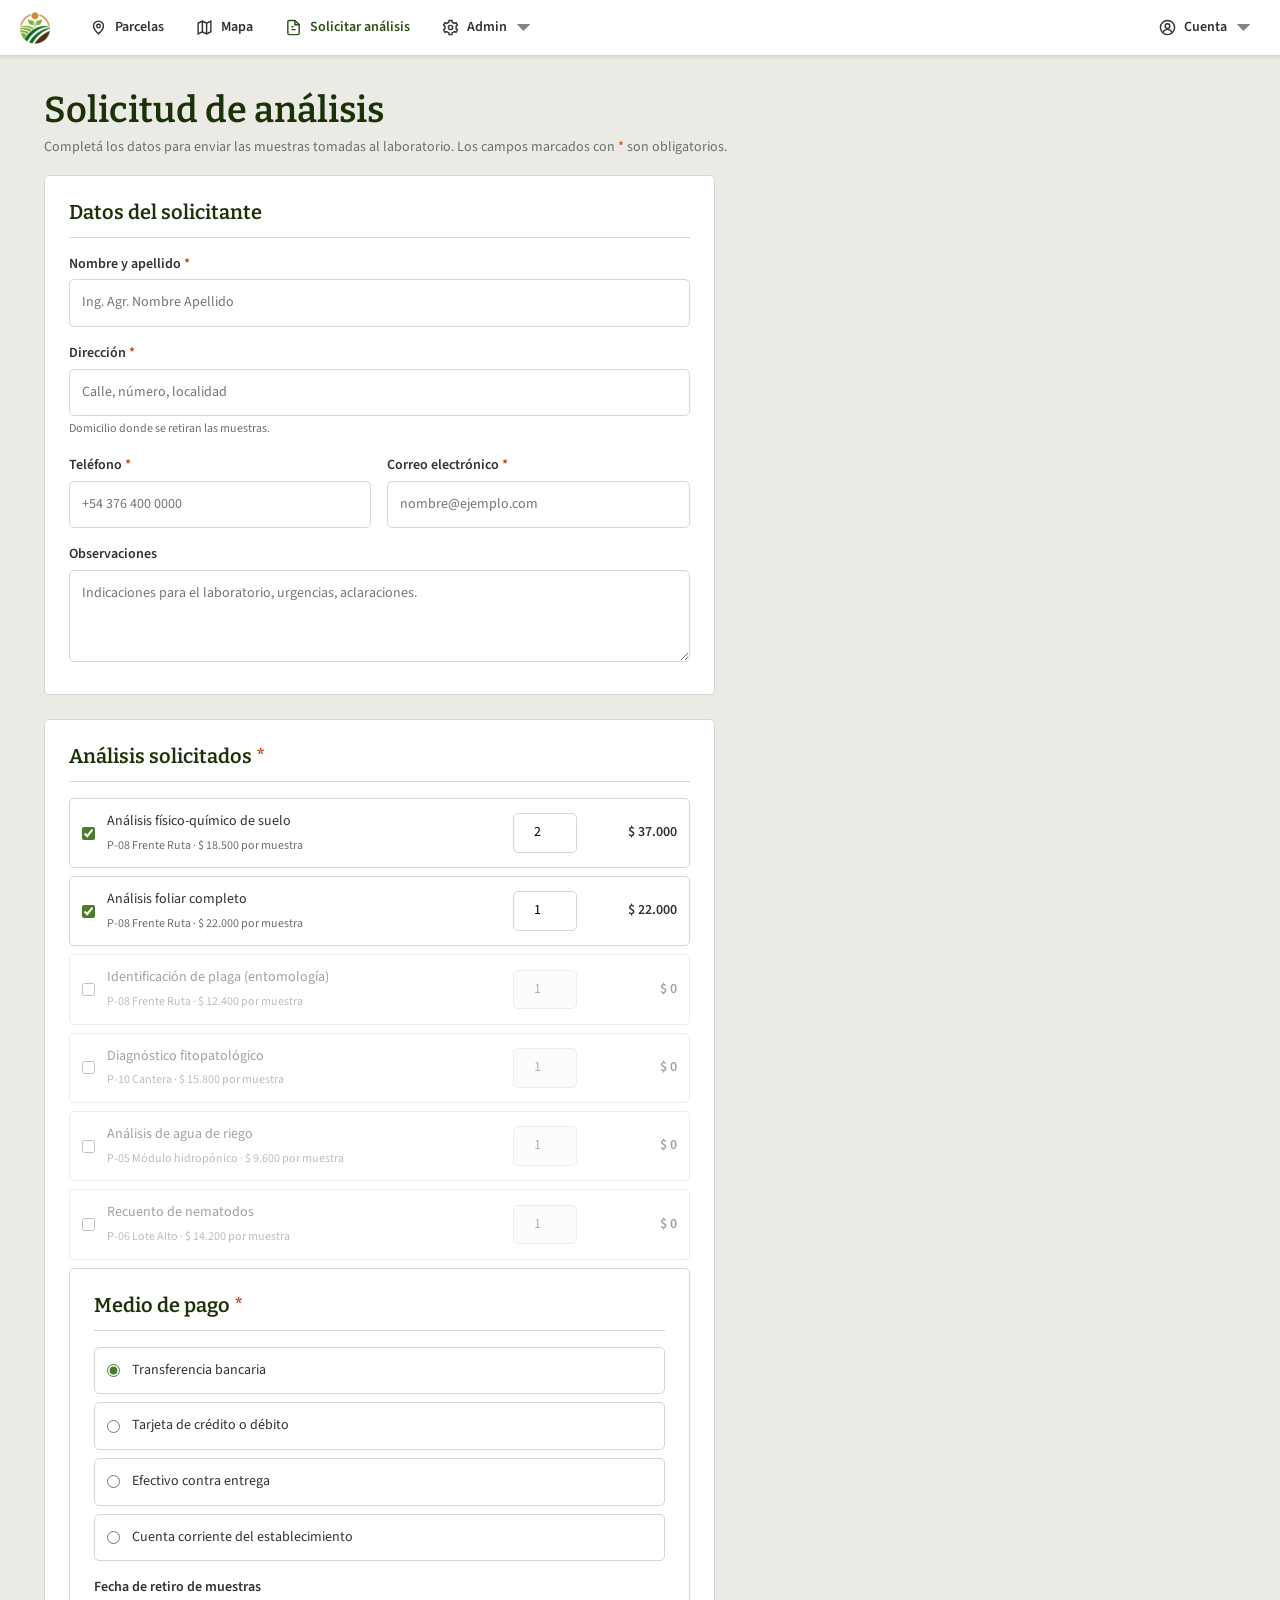
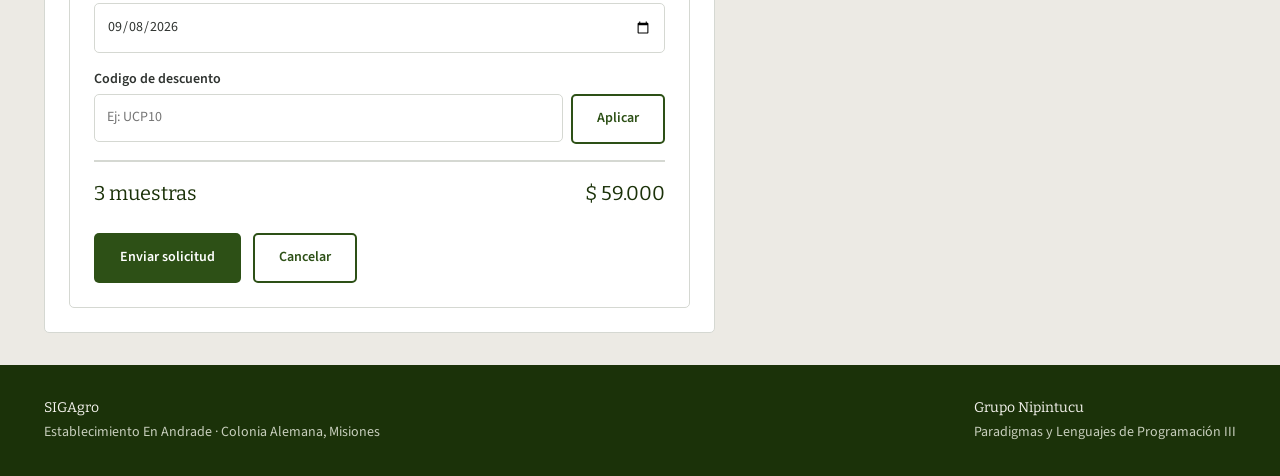
==== commit eef703f5: "cupón AA15" ====
--- a/comprar.html
+++ b/comprar.html
@@ -13,6 +13,37 @@
 
   <link rel="stylesheet" href="css/base.css">
   <link rel="stylesheet" href="css/paginas.css">
+
+  <style>
+    #mensajeCupon {
+      margin-top: var(--sp-2, 8px);
+      padding: 10px 12px;
+      border-radius: 6px;
+      font-size: 0.92rem;
+      font-weight: 600;
+      display: none;
+    }
+    .mensaje-error {
+      background: #fdecea;
+      color: #b3261e;
+      border: 1px solid #f5c2c0;
+      display: block !important;
+    }
+    .mensaje-exito {
+      background: #e6f4ea;
+      color: #1e7e34;
+      border: 1px solid #b6e0c0;
+      display: block !important;
+    }
+    .campo-cupon {
+      display: flex;
+      gap: 8px;
+      align-items: flex-start;
+    }
+    .campo-cupon input[type="text"] {
+      flex: 1;
+    }
+  </style>
 </head>
 
 <body class="pagina">
@@ -238,6 +269,15 @@
               <input type="date" id="retiro" name="retiro" value="2026-09-08">
             </div>
 
+            <div class="campo" style="margin-top:var(--sp-4)">
+              <label for="cupon">Codigo de descuento</label>
+              <div class="campo-cupon">
+                <input type="text" id="cupon" name="cupon" placeholder="Ej: UCP10">
+                <button class="boton boton--secundario" type="button" onclick="validarCupon()">Aplicar</button>
+              </div>
+              <div id="mensajeCupon"></div>
+            </div>
+
             <div class="total">
               <span id="cantidad">0 muestras</span>
               <span id="total">$ 0</span>
@@ -268,5 +308,28 @@
   </footer>
  
   <script src="js/total.js"></script>
+  <script>
+    function validarCupon() {
+      const input = document.getElementById("cupon");
+      const mensaje = document.getElementById("mensajeCupon");
+ 
+      // Limpiar espacios y normalizar a mayúsculas
+      const codigo = input.value.trim().toUpperCase();
+ 
+      // Reiniciar clases antes de evaluar
+      mensaje.classList.remove("mensaje-error", "mensaje-exito");
+ 
+      if (codigo === "") {
+        mensaje.textContent = "Por favor, ingrese un código";
+        mensaje.classList.add("mensaje-error");
+      } else if (codigo === "UCP10") {
+        mensaje.textContent = "¡Cupón aplicado! Tenés un 10% de descuento";
+        mensaje.classList.add("mensaje-exito");
+      } else {
+        mensaje.textContent = "Código inválido o vencido";
+        mensaje.classList.add("mensaje-error");
+      }
+    }
+  </script>
 </body>
 </html>
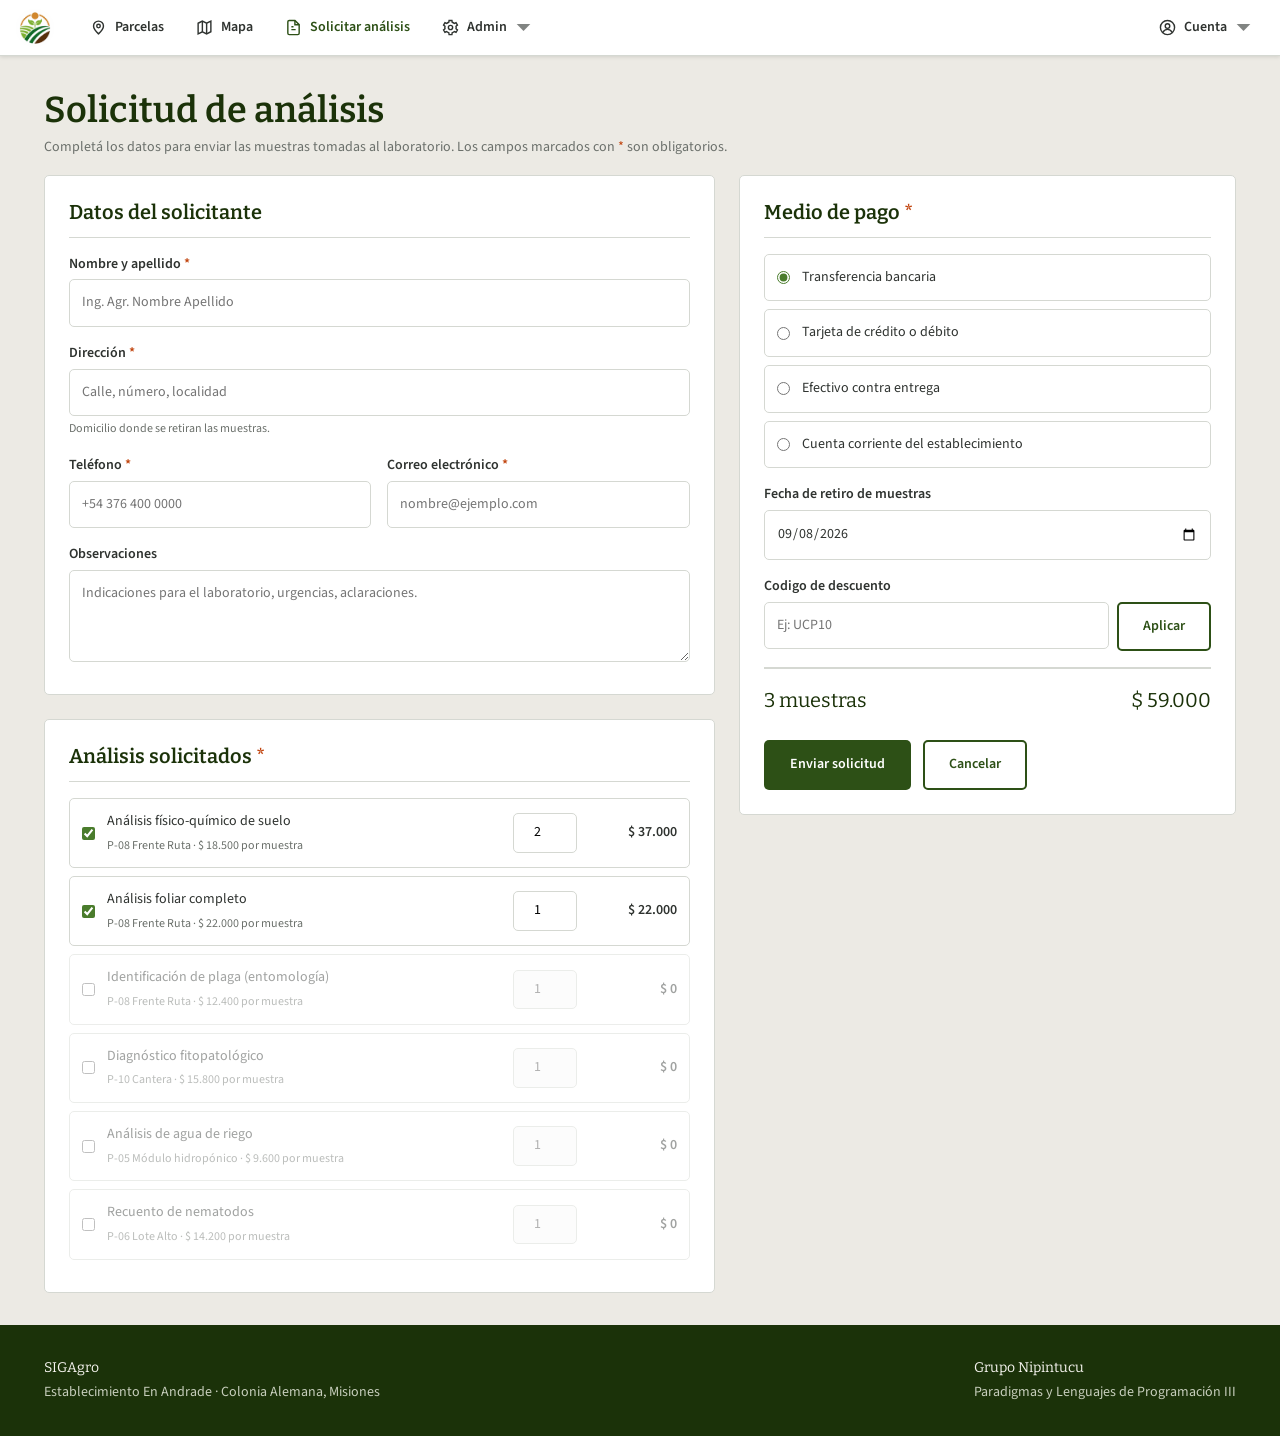
==== commit 82444236: "arreglos comprar.html" ====
--- a/comprar.html
+++ b/comprar.html
@@ -242,6 +242,8 @@
                      aria-label="Cantidad de muestras de recuento de nematodos">
               <span class="opcion__subtotal">$ 0</span>
             </div>
+          </section>
+        </div>
 
         <div>
           <section class="panel">
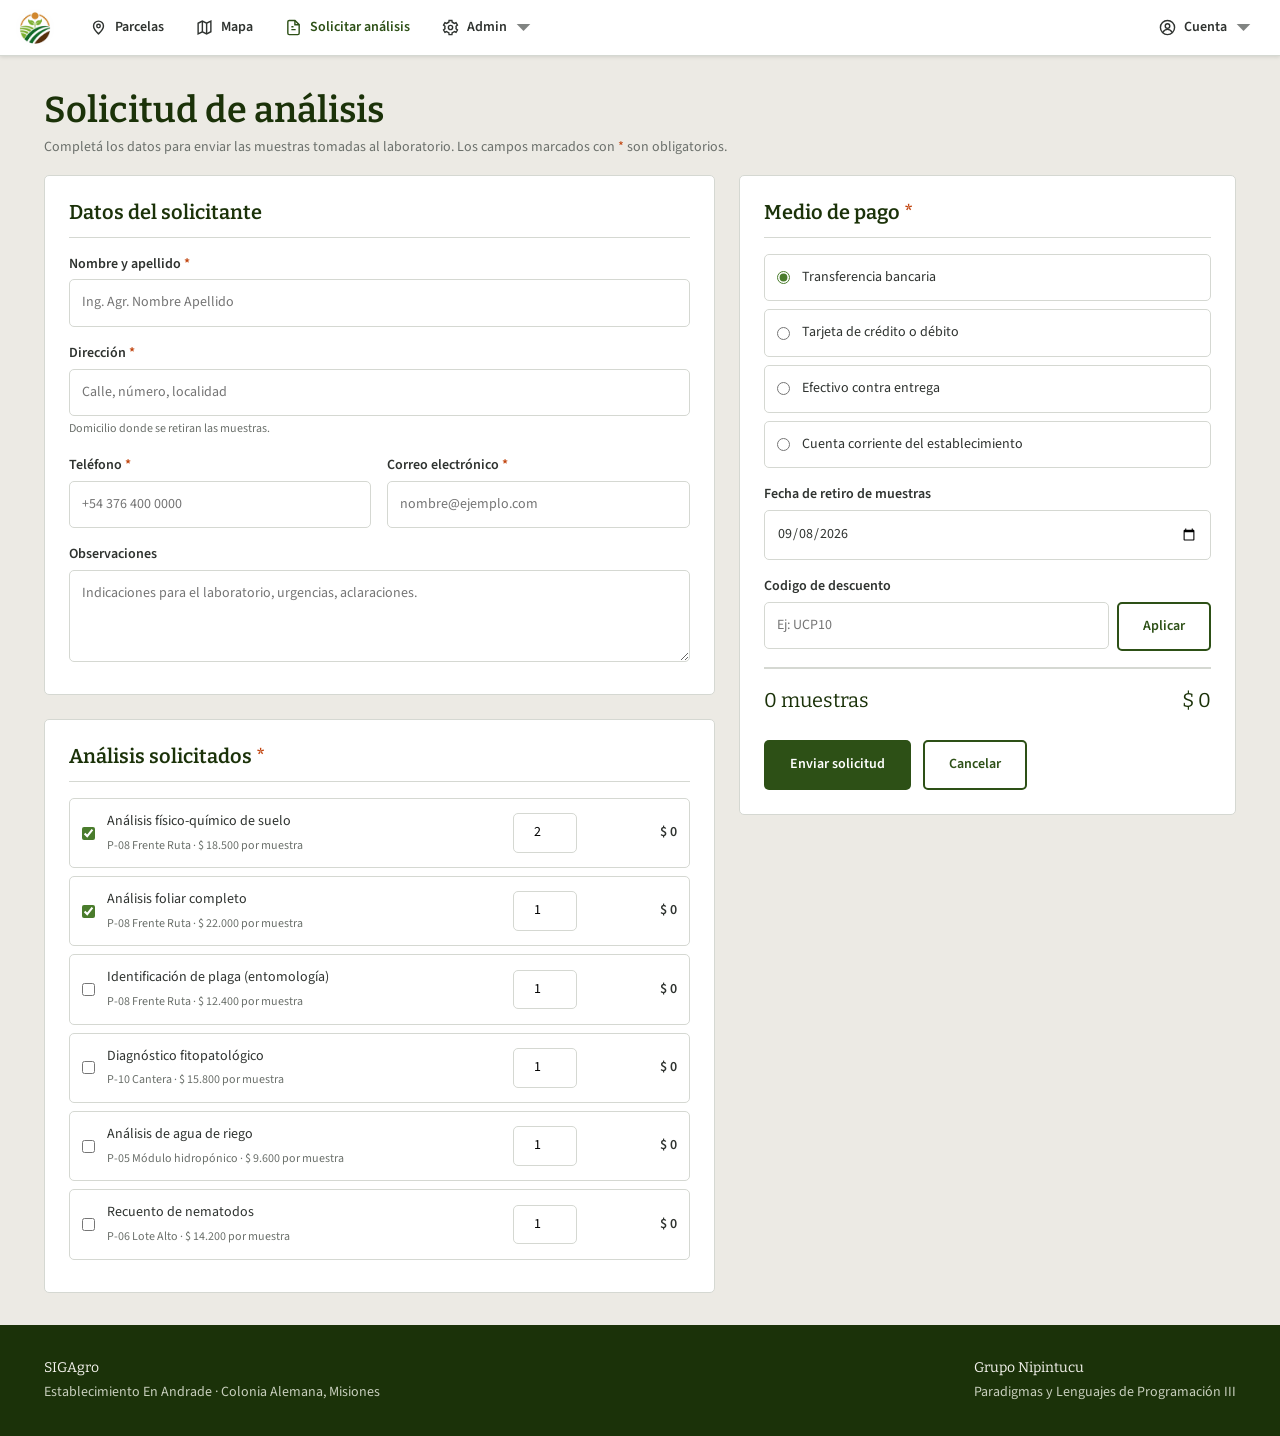
==== commit e7f00fad: "feat: autenticación segura con BCRYPT, sesiones y endpoint protegido (AA23)" ====
--- a/comprar.html
+++ b/comprar.html
@@ -117,9 +117,9 @@
           </svg>
         </a>
         <div class="desplegable__lista desplegable__lista--derecha">
-          <a href="#">Mi perfil</a>
+          <a href="cuenta.html">Mi cuenta</a>
           <a href="#">Preferencias</a>
-          <a href="#">Cerrar sesión</a>
+          <a href="cuenta.html?salir=1">Cerrar sesión</a>
         </div>
       </div>
     </div>
--- a/css/paginas.css
+++ b/css/paginas.css
@@ -921,4 +921,78 @@
 
 .opcion--apagada {
     opacity: 0.45;
+}
+
+.buscador {
+  display: grid;
+  grid-template-columns: minmax(200px, 2fr) repeat(3, minmax(140px, 1fr)) auto;
+  margin-bottom: var(--sp-4);
+  background-color: var(--blanco);
+  border: var(--borde);
+  border-radius: var(--radio);
+  overflow: hidden;
+}
+.buscador__campo {
+  padding: var(--sp-3);
+  border-right: 1px solid var(--gris-borde);
+}
+
+.buscador__campo label {
+  display: block;
+  margin-bottom: var(--sp-2);
+  font-size: var(--txt-sm);
+  font-weight: 600;
+  color: var(--verde-noche);
+  text-decoration: underline;
+  text-underline-offset: 2px;
+  white-space: nowrap;
+}
+
+.bucador__campo input,
+.buscador__campo select {
+  width: 100%;
+  min-width: 78px;
+  padding: 5px var(--sp-2);
+  font: inherit;
+  font-size: var(--txt-sm);
+  color: var(--gris-texto);
+  background-color: var(--blanco);
+  border: 1px solid var(--gris-borde);
+  border-radius: 3px;
+}
+
+.bucador__campo input:focus,
+.buscador__campo select:focus {
+  border-color: var(--verde-medio);
+  outline: none;
+}
+
+.buscador #limpiar {
+  align-self: end;
+  margin: var(--sp-3);
+}
+
+.sin-resultados {
+  grid-column: 1 / -1;
+  padding: var(--sp-7) var(--sp-4);
+  text-align: center;
+  color: var(--gris-suave);
+  background-color: var(--blanco);
+  border: 1px dashed var(--gris-borde);
+  border-radius: var(--radio);
+}
+
+
+@media (max-width: 820px){
+  .buscador {
+    grid-template-columns: 1fr 1fr;
+  }
+
+  .buscador__campo:first-child {
+    grid-column: 1 / -1;
+  }
+
+  .buscador__campo{
+    border-bottom: 1px solid var(--gris-borde);
+  }
 }
